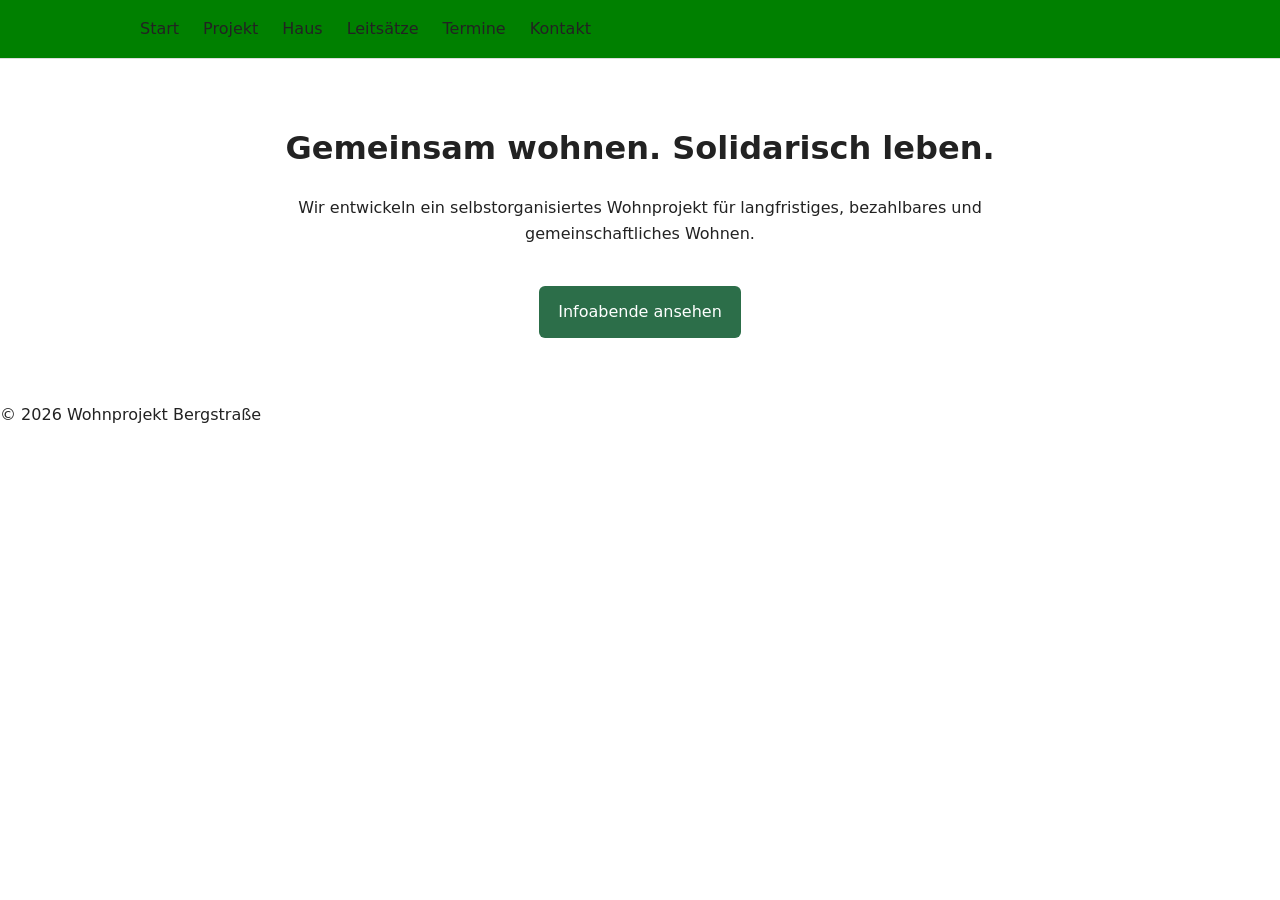
==== index.html @ 12b11cc5 "Update index.html" ====
<!DOCTYPE html>
<html lang="de">
<head>
  <meta charset="UTF-8" />
  <meta name="viewport" content="width=device-width, initial-scale=1" />
  <title>Wohnprojekt Bergstraße</title>
  <link rel="stylesheet" href="style.css" />
</head>

<body>
<!-- zentraler Aufruf von header.html -->
<div id="header"></div>
  
  <script>
    fetch("header.html")
    .then(r => r.text())
    .then(t => document.getElementById("header").innerHTML = t);
  </script>

<main class="hero">
  <h1>Gemeinsam wohnen. Solidarisch leben.</h1>
  <p>
    Wir entwickeln ein selbstorganisiertes Wohnprojekt für langfristiges,
    bezahlbares und gemeinschaftliches Wohnen.
  </p>
  <a class="button" href="termine.html">Infoabende ansehen</a>
</main>

<footer>
  © 2026 Wohnprojekt Bergstraße
</footer>
</body>

</html>
---- style.css ----
body {
    font-family: system-ui, -apple-system, sans-serif;
  margin: 0;
  line-height: 1.6;
  color: #222;
  }

header {
  border-bottom: 1px solid #ddd;
  background-color: green;
}

nav {
  max-width: 1000px;
  margin: auto;
  padding: 1rem;
  display: flex;
  gap: 1.5rem;
}

nav a {
  text-decoration: none;
  color: #222;
}

main {
  max-width: 800px;
  margin: 4rem auto;
  padding: 0 1rem;
}

.hero {
  text-align: center;
}

.button {
  display: inline-block;
  margin-top: 1.5rem;
  padding: 0.8rem 1.2rem;
  background: #2c6e49;
  color: white;
  text-decoration: none;
  border-radius: 6px;
  }

.content-img {
  max-width: 100%;
  height: auto;
  display: block;
}

.media {
  display: flex;
  gap: 20px; /* Abstand */
  align-items: flex-start;
}

.media img {
  width: 250px; /* feste Bildbreite */
  height: auto;
}

.media .text {
  flex: 1; /* Text nimmt Restbreite */
}
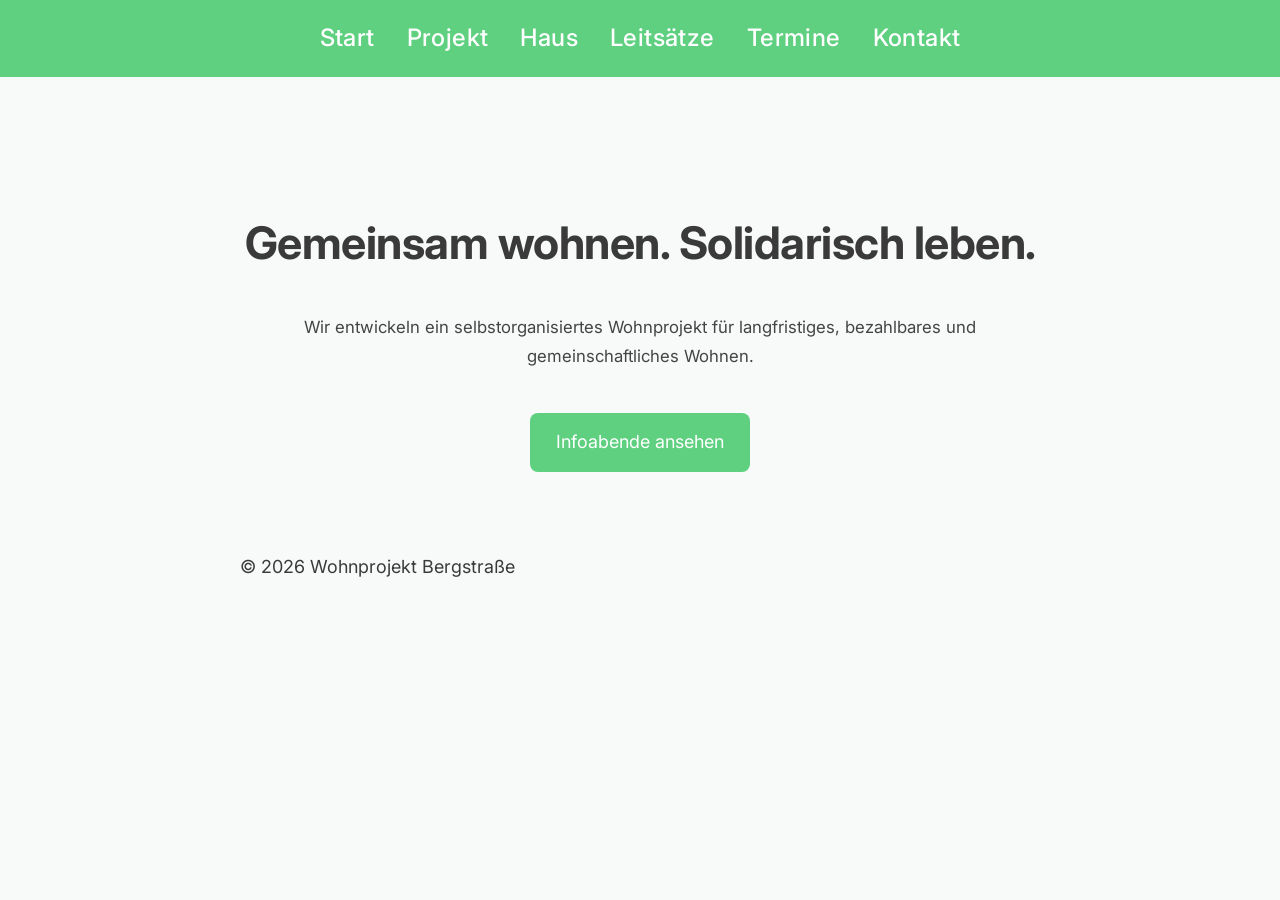
==== commit a2325f87: "Update index.html" ====
--- a/index.html
+++ b/index.html
@@ -26,10 +26,11 @@
   <a class="button" href="termine.html">Infoabende ansehen</a>
 </main>
 
-<footer>
+<footer class="container">
   © 2026 Wohnprojekt Bergstraße
 </footer>
 </body>
 
 </html>
 
+
--- a/style.css
+++ b/style.css
@@ -1,32 +1,47 @@
 body {
-    font-family: system-ui, -apple-system, sans-serif;
+  font-family: 'Inter', system-ui, sans-serif;
+  font-size: 18px;
+  text-align: justify;
+  hyphens: auto; /*aktiviert Silbentrennung*/
   margin: 0;
-  line-height: 1.6;
-  color: #222;
+  line-height: 1.7;
+  color: #3a3a3a;
+  background: #f8faf9;
   }
 
 header {
-  border-bottom: 1px solid #ddd;
-  background-color: green;
+  position: sticky;
+  top: 0;
+  background: #5fcf80; /*#8fd3b6;*/
+  box-shadow: none;
+}
+header a {
+  color: white; /*#2e7d32*/;
+  text-decoration: none;
+  font-size: 1.5rem;
+  font-weight: 500;
+  letter-spacing: 0.4px;
+  transition: opacity 0.2s ease;
+}
+header a:hover {
+  opacity: 0.75;
 }
 
-nav {
-  max-width: 1000px;
-  margin: auto;
-  padding: 1rem;
+header nav {
   display: flex;
-  gap: 1.5rem;
-}
-
-nav a {
-  text-decoration: none;
-  color: #222;
+  justify-content: center;
+  gap: 2rem;
+  padding: 18px 0;
 }
 
 main {
   max-width: 800px;
-  margin: 4rem auto;
-  padding: 0 1rem;
+  margin: 5rem auto;
+  margin-top: 8rem;
+  padding: 0 1.2rem;
+  background: none;
+  /*border: 1px solid #eee;*/
+  box-shadow: none;
 }
 
 .hero {
@@ -36,11 +51,12 @@
 .button {
   display: inline-block;
   margin-top: 1.5rem;
-  padding: 0.8rem 1.2rem;
-  background: #2c6e49;
+  padding: 0.9rem 1.6rem;
+  background: #5fcf80;
   color: white;
+  font-height: 600;
   text-decoration: none;
-  border-radius: 6px;
+  border-radius: 8px;
   }
 
 .content-img {
@@ -51,20 +67,56 @@
 
 .media {
   display: flex;
-  gap: 20px; /* Abstand */
+  gap: 24px; /* Abstand */
   align-items: flex-start;
 }
 
 .media img {
-  width: 250px; /* feste Bildbreite */
+  width: 220px; /* feste Bildbreite */
   height: auto;
+  border-radius: 12px;
+  object-fit: cover;
+  display: block;
 }
 
 .media .text {
   flex: 1; /* Text nimmt Restbreite */
 }
 
+/* Schriftgroessen*/
+h1 { font-size: 2.8rem; margin-bottom: 2rem;
+   font-weight: 700;
+   letter-spacing: -0.5px}
+h2 { font-size: 1.4rem; font-weight: 600; margin-top: 4rem; margin-bottom: 1.2rem}
+h3 { font-size: 1.2rem; }
+p  { font-size: 1.05rem; line-height: 1.75; color: #444}
+
+/* Abstaende definieren*/
+section {
+    margin: 5rem 0;
+}
+
+/* Definition Container-Layout: Im Moment durch die main:max-width festgelegt, Aufruf in html über <main class="container"> statt <main>: Theoretisch best practice*/
+
+.container {
+    max-width: 800px;
+    margin: 0 auto;
+    padding: 0 1.2rem;
+}
 
 
+.card {
+  background: #fafafa;
+  padding: 1.5rem;
+  border-radius: 10px;
+  margin-top: 2rem;
+
+::dselection {
+  background: #c8f2d6;
+}
+
+footer {
+    color: #666;
+  }
 
 
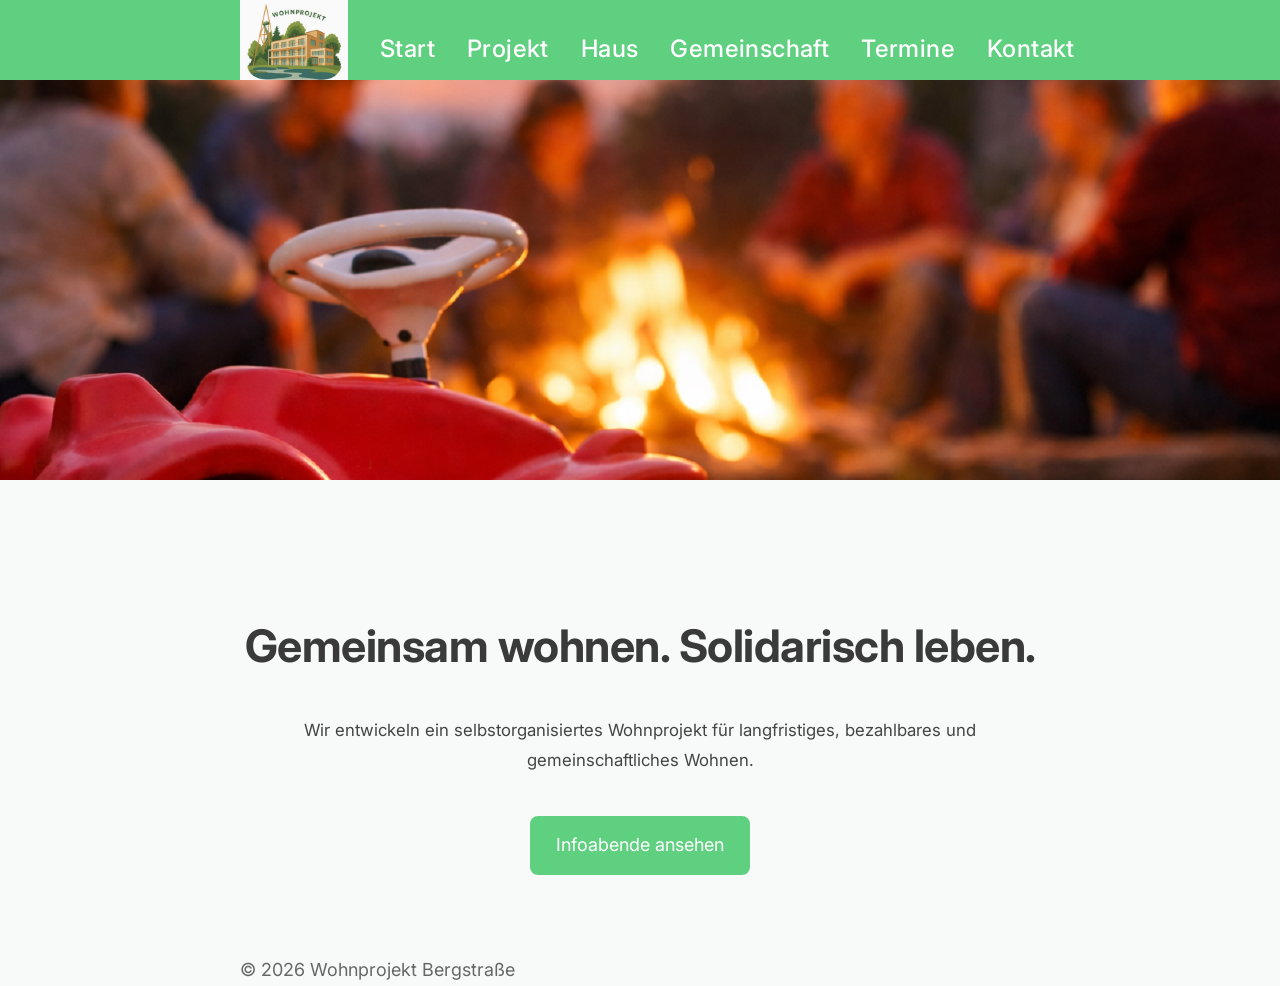
==== commit df31a9f7: "Update index.html" ====
--- a/index.html
+++ b/index.html
@@ -17,6 +17,10 @@
     .then(t => document.getElementById("header").innerHTML = t);
   </script>
 
+  <section class="banner">
+    <img src="images/gruppe.png" alt="Banner">
+  </section>
+  
 <main class="hero">
   <h1>Gemeinsam wohnen. Solidarisch leben.</h1>
   <p>
@@ -34,3 +38,4 @@
 </html>
 
 
+
--- a/style.css
+++ b/style.css
@@ -14,6 +14,7 @@
   top: 0;
   background: #5fcf80; /*#8fd3b6;*/
   box-shadow: none;
+  margin: 0;
 }
 header a {
   color: white; /*#2e7d32*/;
@@ -30,8 +31,9 @@
 header nav {
   display: flex;
   justify-content: center;
-  gap: 2rem;
+  gap: 1.4rem;
   padding: 18px 0;
+  padding-bottom: 0;
 }
 
 main {
@@ -110,7 +112,7 @@
   padding: 1.5rem;
   border-radius: 10px;
   margin-top: 2rem;
-
+}
 ::dselection {
   background: #c8f2d6;
 }
@@ -119,4 +121,64 @@
     color: #666;
   }
 
+.site-header {
+  display: flex;
+  align-items: center;
+  justify-content: space-between;
+  padding: 0rem 2rem;
+}
 
+.header-inner {
+  display: flex;
+  align-items: center;
+  justify-content: space-between;
+  height: 80px;
+  padding: 0;
+}
+
+.logo {
+  height: 100%;
+}
+  .logo img {
+    height: 100%;
+    width: auto;
+    display: block;
+  }
+
+  .main-nav ul {
+    display: flex;
+    gap: 2rem;
+    list-style: none;
+    margin: 0;
+    padding: 0;
+  }
+
+.banner {
+  width: 100%;
+  aspect-ratio: 16 / 5;
+  overflow: hidden;
+  margin-top: 0;
+}
+
+.banner img {
+  width: 100%;
+  height: 100%;
+  object-fit: cover;
+  display: block;
+}
+
+
+
+
+
+
+
+
+
+
+
+
+
+
+
+
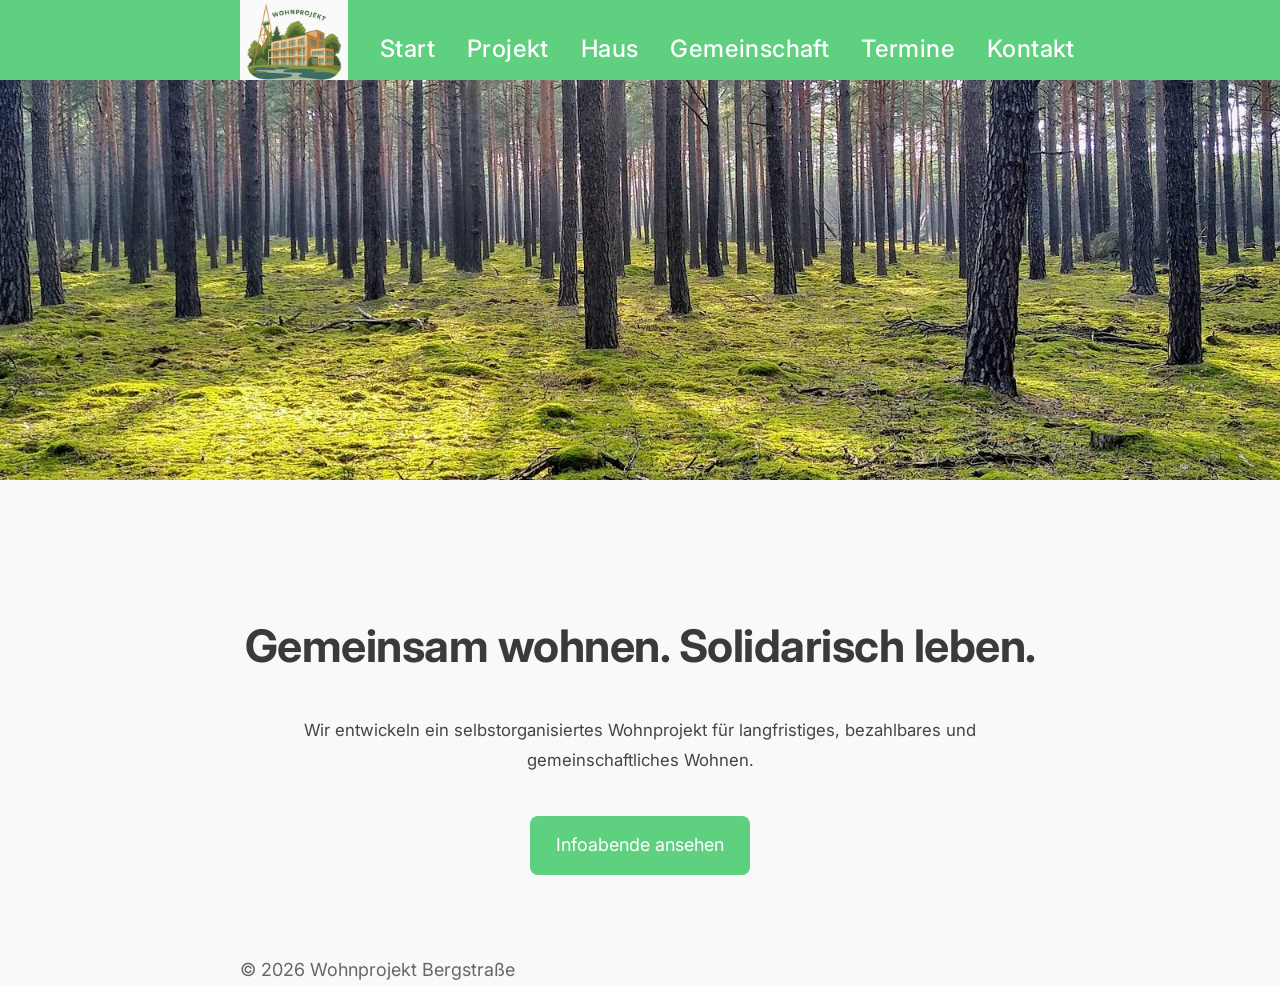
==== commit bd709c3a: "Update index.html" ====
--- a/index.html
+++ b/index.html
@@ -18,7 +18,7 @@
   </script>
 
   <section class="banner">
-    <img src="images/gruppe.png" alt="Banner">
+    <img src="images/winklerchristopher-germany-5292909_1920.jpg" alt="Banner">
   </section>
   
 <main class="hero">
@@ -39,3 +39,4 @@
 
 
 
+
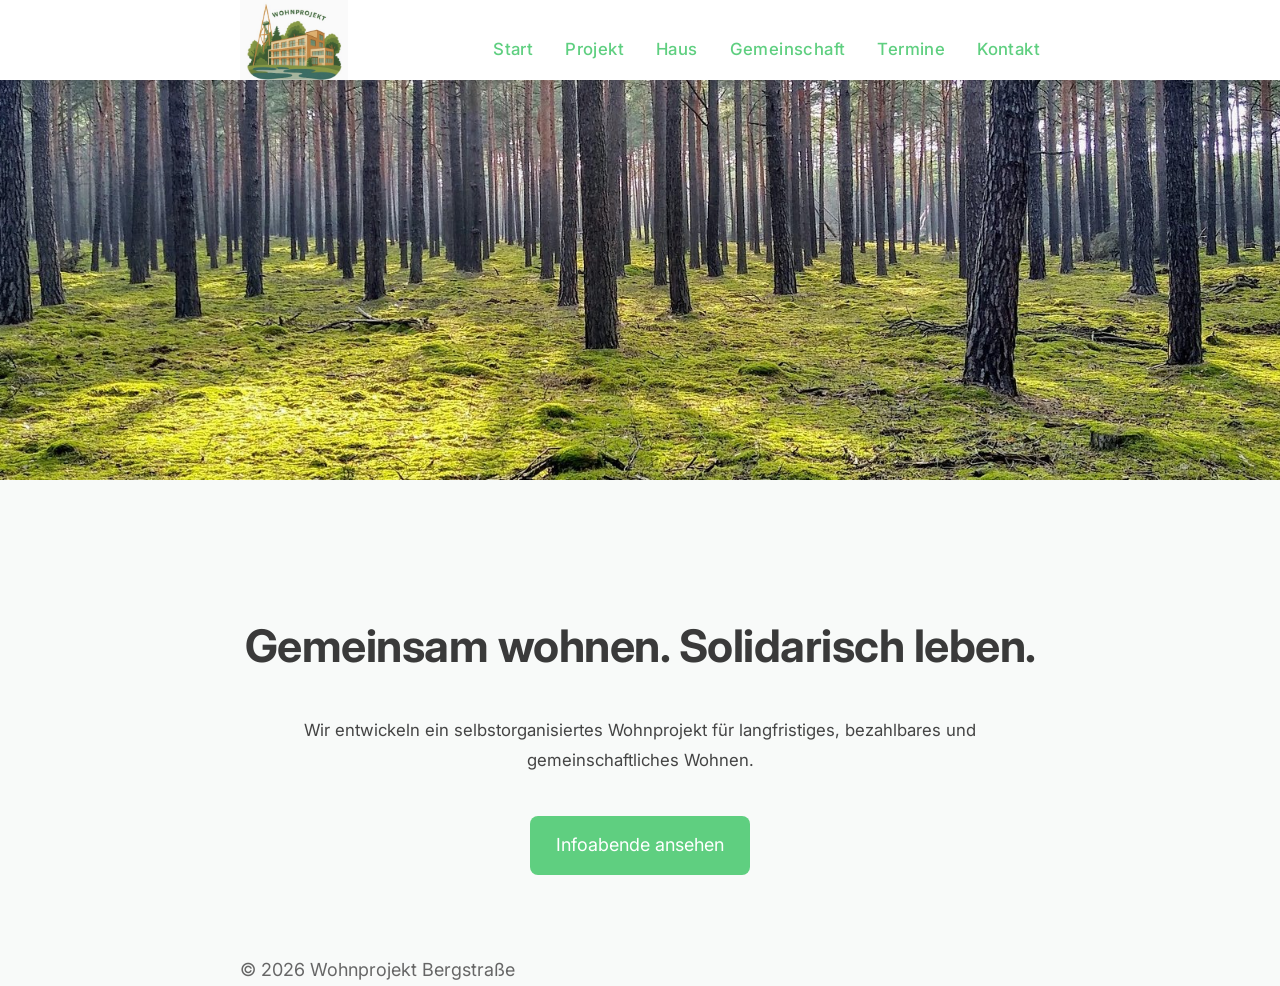
==== commit 0c23a8b8: "Update index.html fonts eingebunden" ====
--- a/index.html
+++ b/index.html
@@ -4,6 +4,7 @@
   <meta charset="UTF-8" />
   <meta name="viewport" content="width=device-width, initial-scale=1" />
   <title>Wohnprojekt Bergstraße</title>
+   <link href="https://fonts.googleapis.com/css2?family=Inter:wght@400;500;600;700&display=swap" rel="stylesheet">
   <link rel="stylesheet" href="style.css" />
 </head>
 
@@ -40,3 +41,4 @@
 
 
 
+
--- a/style.css
+++ b/style.css
@@ -12,14 +12,14 @@
 header {
   position: sticky;
   top: 0;
-  background: #5fcf80; /*#8fd3b6;*/
+  background: none;/*#5fcf80;*/
   box-shadow: none;
   margin: 0;
 }
 header a {
-  color: white; /*#2e7d32*/;
+  color: #5fcf80; /*#2e7d32*/;
   text-decoration: none;
-  font-size: 1.5rem;
+  font-size: 1.05rem;
   font-weight: 500;
   letter-spacing: 0.4px;
   transition: opacity 0.2s ease;
@@ -122,22 +122,30 @@
   }
 
 .site-header {
+  position: sticky;    /* Sticky aktiv */
+  top: 0;
+  z-index: 100;
+  background: white;
   display: flex;
-  align-items: center;
-  justify-content: space-between;
-  padding: 0rem 2rem;
+  justify-content: center; /* zentriert .container */
+  width: 100%;
+  box-shadow: 0 2px 6px rgba(0,0,0,0.1); /* optional für Sichtbarkeit */
 }
 
 .header-inner {
-  display: flex;
+   display: flex;
   align-items: center;
   justify-content: space-between;
-  height: 80px;
-  padding: 0;
+  width: 100%;
+  max-width: 800px;   /* Container-Breite */
+  height: 80px;       /* feste Höhe, damit Logo skaliert */
+  padding: 0 2rem;    /* Abstand links/rechts */
 }
 
 .logo {
-  height: 100%;
+  height: 100%;        /* passt sich Höhe des Containers an */
+  width: auto;         /* Verhältnis bleibt erhalten */
+  display: block;
 }
   .logo img {
     height: 100%;
@@ -146,11 +154,11 @@
   }
 
   .main-nav ul {
-    display: flex;
-    gap: 2rem;
-    list-style: none;
-    margin: 0;
-    padding: 0;
+  display: flex;
+  gap: 2rem;
+  list-style: none;
+  margin: 0;
+  padding: 0;
   }
 
 .banner {
@@ -182,3 +190,10 @@
 
 
 
+
+
+
+
+
+
+
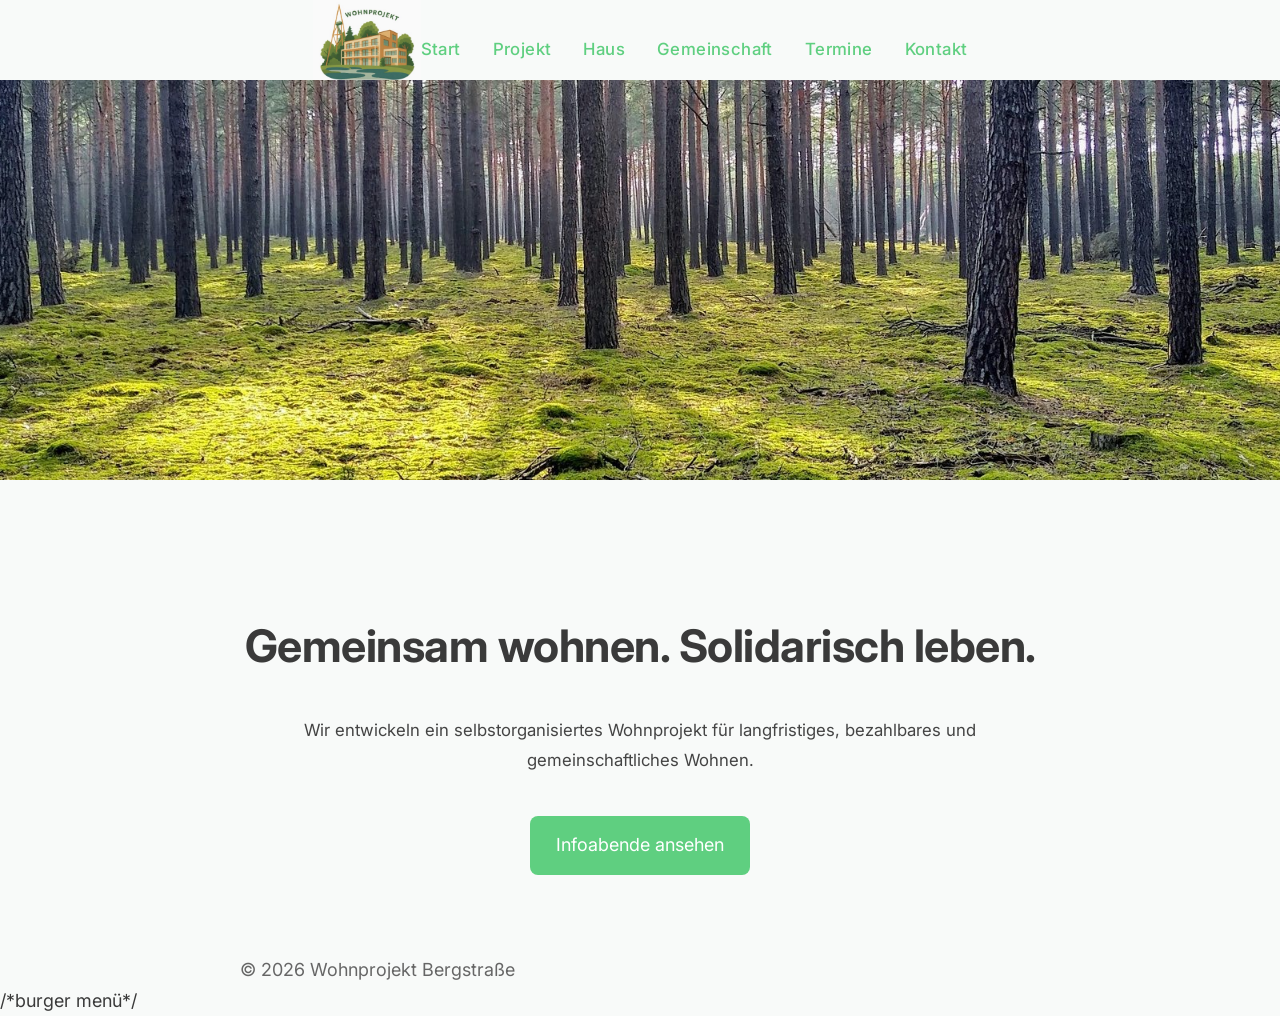
==== commit 286e79d0: "Update index.html add burger menue" ====
--- a/index.html
+++ b/index.html
@@ -34,6 +34,16 @@
 <footer class="container">
   © 2026 Wohnprojekt Bergstraße
 </footer>
+
+  /*burger menü*/
+  <script>
+    const burger = document.querySelector('.burger');
+    const nav = document.querySelector('.main-nav');
+    burger.addEventListener('click', () => {
+      nav.classList.toggle('active');
+    });
+  </script>
+  
 </body>
 
 </html>
@@ -42,3 +52,4 @@
 
 
 
+
--- a/style.css
+++ b/style.css
@@ -17,6 +17,7 @@
   margin: 0;
 }
 header a {
+  color: white; /*#2e7d32*/;
   color: #5fcf80; /*#2e7d32*/;
   text-decoration: none;
   font-size: 1.05rem;
@@ -122,30 +123,22 @@
   }
 
 .site-header {
-  position: sticky;    /* Sticky aktiv */
-  top: 0;
-  z-index: 100;
-  background: white;
-  display: flex;
-  justify-content: center; /* zentriert .container */
-  width: 100%;
-  box-shadow: 0 2px 6px rgba(0,0,0,0.1); /* optional für Sichtbarkeit */
-}
-
-.header-inner {
-   display: flex;
+  display: flex;
   align-items: center;
   justify-content: space-between;
-  width: 100%;
-  max-width: 800px;   /* Container-Breite */
-  height: 80px;       /* feste Höhe, damit Logo skaliert */
-  padding: 0 2rem;    /* Abstand links/rechts */
+  padding: 0rem 2rem;
+}
+
+.header-inner {
+  display: flex;
+  align-items: center;
+  justify-content: space-between;
+  height: 80px;
+  padding: 0;
 }
 
 .logo {
-  height: 100%;        /* passt sich Höhe des Containers an */
-  width: auto;         /* Verhältnis bleibt erhalten */
-  display: block;
+  height: 100%;
 }
   .logo img {
     height: 100%;
@@ -154,11 +147,11 @@
   }
 
   .main-nav ul {
-  display: flex;
-  gap: 2rem;
-  list-style: none;
-  margin: 0;
-  padding: 0;
+    display: flex;
+    gap: 2rem;
+    list-style: none;
+    margin: 0;
+    padding: 0;
   }
 
 .banner {
@@ -175,25 +168,82 @@
   display: block;
 }
 
-
-
-
-
-
-
-
-
-
-
-
-
-
-
-
-
-
-
-
-
-
-
+/*===========================
+Burger Menü
+============================*/
+.burger {
+  display: none;
+  flex-direction: column;
+  gap: 5px;
+  background: none;
+  border: none;
+  cursor: pointer;
+}
+
+.burger span {
+  width: 26px;
+  height: 3px;
+  background: #5fcf80;
+  display: block;
+}
+
+/* mobile Anpassung */
+@media (max-width: 768px) {
+  
+  /*burger sichtbar*/
+  .burger {
+    display: flex;
+  }
+
+  /*Naviagtion verstecken*/
+  .main-nav {
+    position: absolute;
+    top: 100%;
+    left: 0;
+    width: 100%;
+    background: #2e7d32; /*optional dunkler Hintergrund*/
+    display: none;
+    z-index: 1000;
+  }
+
+  /*horizontales Flex von header nav überschreiben*/
+  header nav {
+    display: block;
+  }
+
+  .main-nav ul {
+    flex-direction: column;
+    gap: 1.5rem;
+    padding: 2rem 1.2rem;
+  }
+  .main-nav.active {
+    display: block;
+  }
+}
+
+  
+  
+
+
+
+
+
+
+
+
+
+
+
+
+
+
+
+
+
+
+
+
+
+
+
+
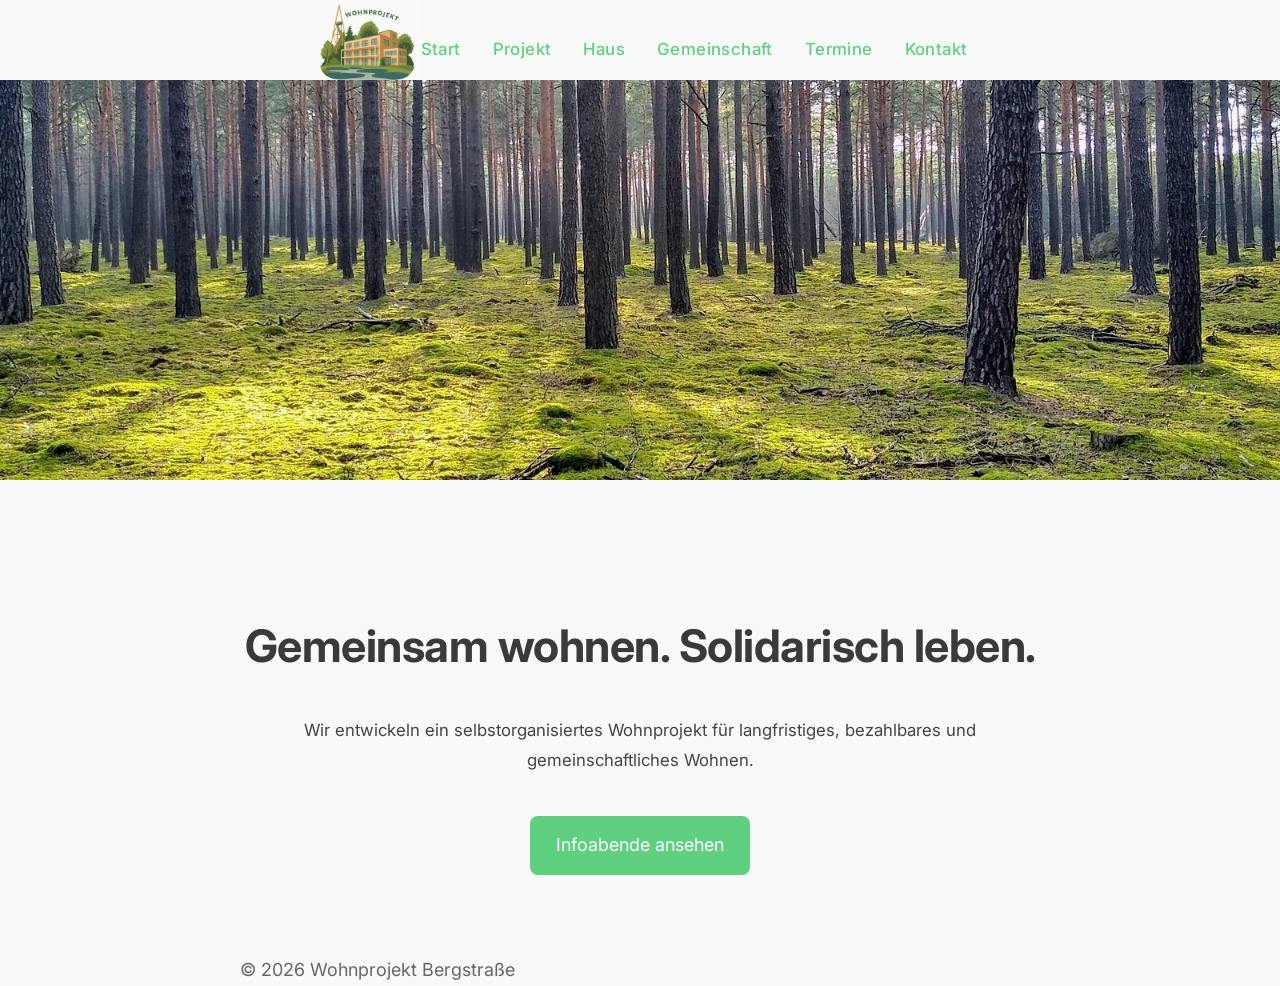
==== commit bd077a84: "Update index.html kommentarfehler" ====
--- a/index.html
+++ b/index.html
@@ -35,7 +35,7 @@
   © 2026 Wohnprojekt Bergstraße
 </footer>
 
-  /*burger menü*/
+  <!--burger menü-->
   <script>
     const burger = document.querySelector('.burger');
     const nav = document.querySelector('.main-nav');
@@ -53,3 +53,4 @@
 
 
 
+
